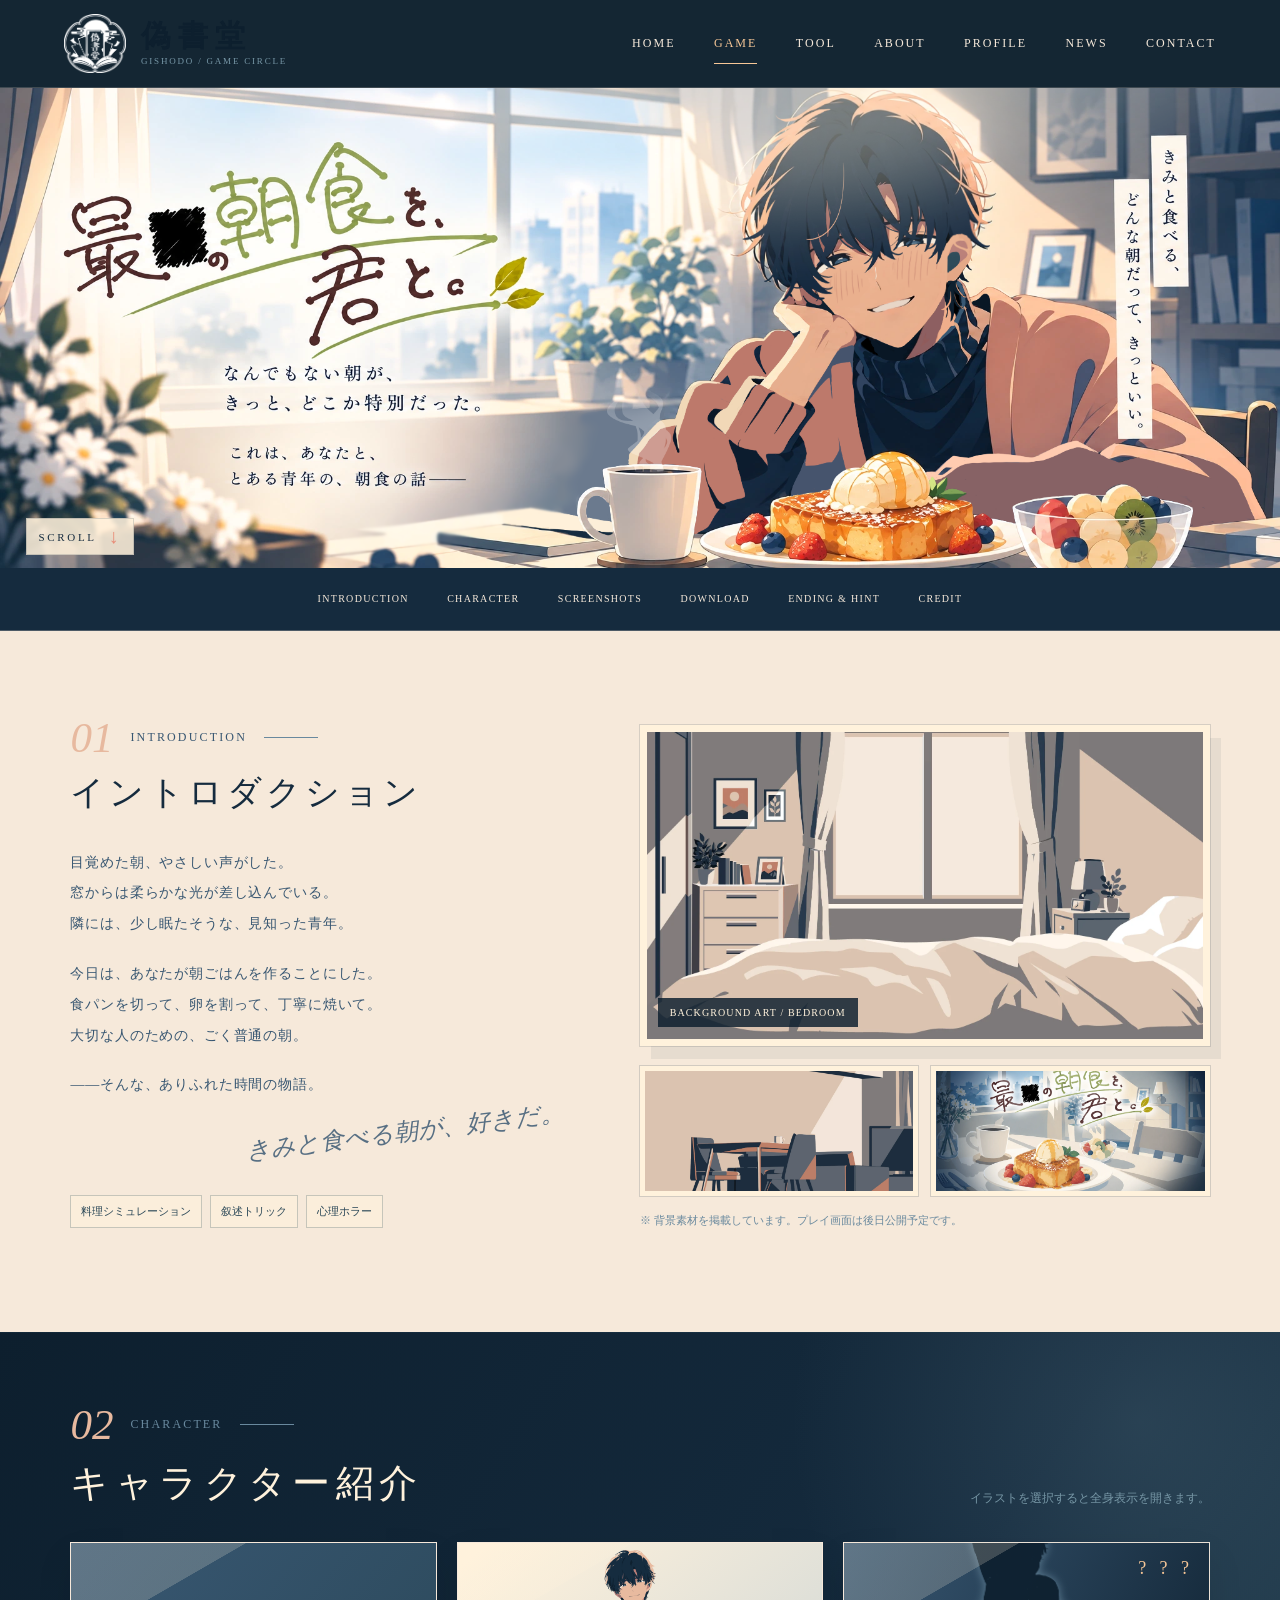
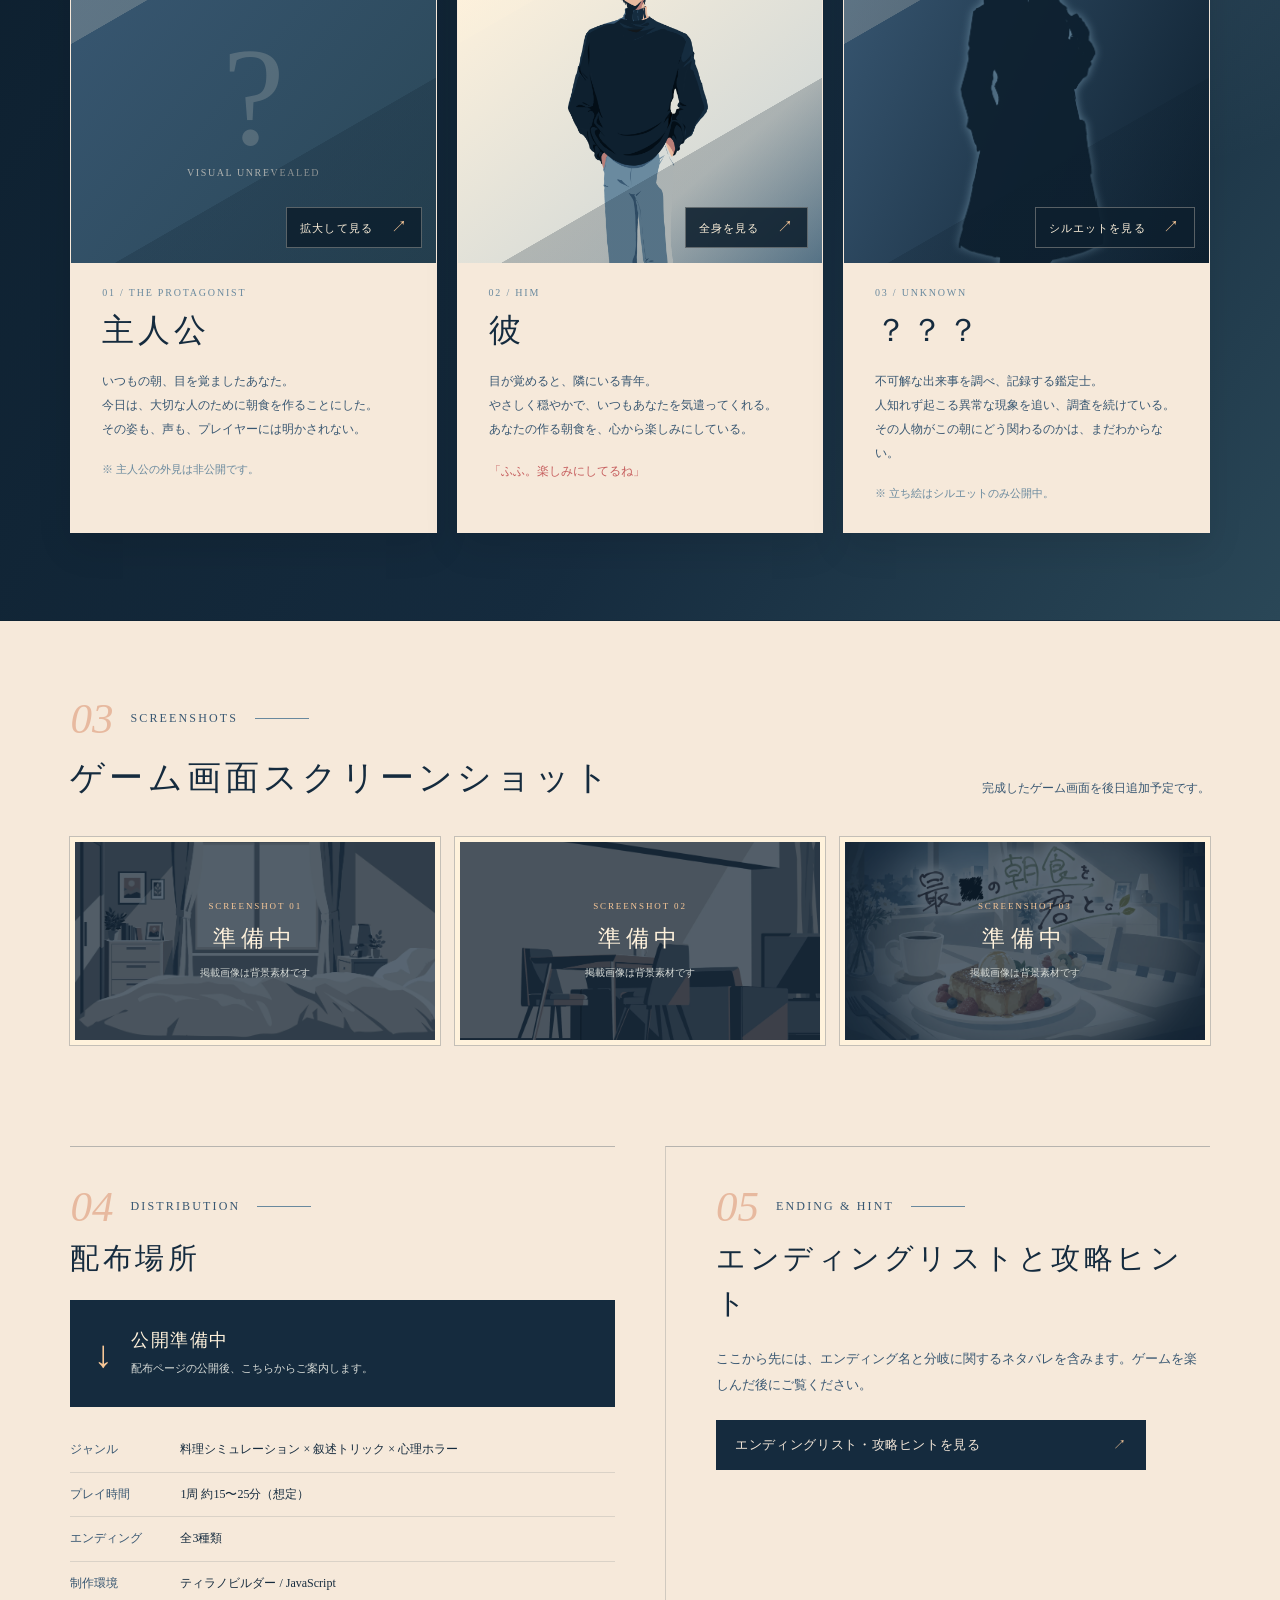
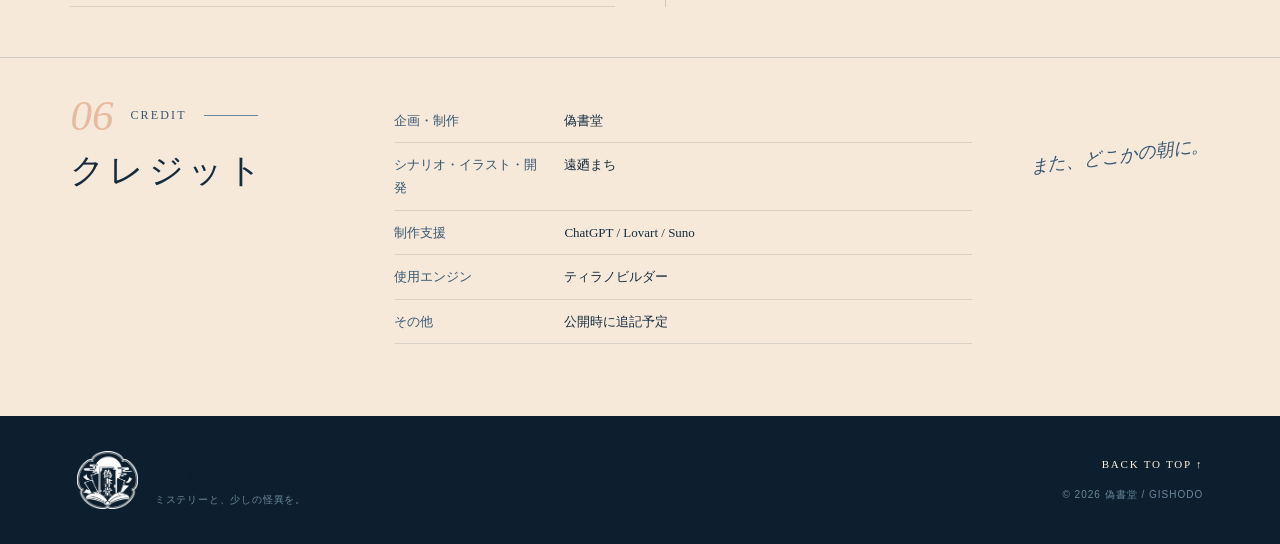
==== breakfast.html @ 1600919d "a" ====
<!doctype html>
<html lang="ja">
<head>
  <meta charset="utf-8">
  <meta name="viewport" content="width=device-width, initial-scale=1">
  <meta name="theme-color" content="#152B3E">
  <meta name="description" content="偽書堂制作の短編料理シミュレーション×叙述トリック×心理ホラーADV『最■の朝食を、君に。』公式作品ページ。">
  <meta property="og:type" content="website">
  <meta property="og:site_name" content="偽書堂">
  <meta property="og:title" content="最■の朝食を、君に。｜偽書堂">
  <meta property="og:description" content="いつもの朝。大切な人のために、朝食を作る。それだけの、幸福な一日だった。">
  <meta property="og:image" content="assets/breakfast-hero-banner.webp">
  <meta name="twitter:card" content="summary_large_image">
  <title>最■の朝食を、君に。｜偽書堂</title>
  <link rel="icon" href="favicon.svg" type="image/svg+xml">
  <link rel="stylesheet" href="styles.css">
  <link rel="stylesheet" href="breakfast.css">
  <script defer src="site.config.js"></script>
  <script defer src="breakfast.js"></script>
</head>
<body class="breakfast-page">
  <header class="header breakfast-global-header" id="pageTop">
    <a class="brand" href="index.html#home" aria-label="偽書堂 トップページへ戻る">
      <img class="brand-mark" src="assets/gishodo-logo.png" alt="" width="60" height="60">
      <span class="brand-text"><strong>偽書堂</strong><small>GISHODO / GAME CIRCLE</small></span>
    </a>
    <nav class="desktop-nav" aria-label="サークルナビゲーション">
      <a href="index.html#home">HOME</a><a class="active" href="index.html#games">GAME</a><a href="tool.html">TOOL</a><a href="index.html#about">ABOUT</a><a href="profile.html">PROFILE</a><a href="index.html#news">NEWS</a><a href="index.html#contact">CONTACT</a>
    </nav>
    <button class="menu-toggle" type="button" id="menuToggle" aria-label="メニューを開く" aria-expanded="false" aria-controls="mobileNav"><span></span><span></span><span></span></button>
  </header>
  <nav class="mobile-nav" id="mobileNav" aria-label="モバイルメニュー" hidden>
    <a href="index.html#home">HOME</a><a href="index.html#games">GAME</a><a href="tool.html">TOOL</a><a href="index.html#about">ABOUT</a><a href="profile.html">PROFILE</a><a href="index.html#news">NEWS</a><a href="index.html#contact">CONTACT</a>
  </nav>
  <main>
    <section class="bf-hero" aria-label="最■の朝食を、君に。タイトル">
      <img class="bf-hero-banner" src="assets/breakfast-hero-banner.webp" width="2048" height="768" alt="朝日が差し込む食卓で、笑顔の彼とフレンチトースト。最■の朝食を、君に。" fetchpriority="high" decoding="async">
      <div class="bf-hero-background" aria-hidden="true"></div>
      <div class="bf-hero-light" aria-hidden="true"></div>
      <img class="bf-hero-person" src="assets/breakfast-him.png" alt="" fetchpriority="high" aria-hidden="true">
      <div class="bf-hero-content">
        <p class="bf-overline">GISHODO / ORIGINAL GAME <span>CASE — 001</span></p>
        <h1 class="bf-title"><img src="assets/breakfast-logo.png" alt="最■の朝食を、君に。" fetchpriority="high"></h1>
        <p class="bf-hero-catch">なんでもない朝が、<br>きっと、どこか特別だった。</p>
        <p class="bf-hero-blurb">これは、あなたと、<br>とある青年の、朝食の話――</p>
        <a class="bf-hero-arrow" href="#introduction" aria-label="イントロダクションへ進む">SCROLL <span aria-hidden="true">↓</span></a>
      </div>
      <p class="bf-hero-vertical">きみと食べる、どんな朝だって、きっといい。</p>
    </section>

    <nav class="bf-local-nav" aria-label="作品ページ内の目次">
      <a href="#introduction">INTRODUCTION</a>
      <a href="#characters">CHARACTER</a>
      <a href="#screenshots">SCREENSHOTS</a>
      <a href="#distribution">DOWNLOAD</a>
      <a href="#endings">ENDING &amp; HINT</a>
      <a href="#credits">CREDIT</a>
    </nav>

    <section id="introduction" class="bf-intro bf-light" aria-labelledby="bfIntroTitle">
      <div class="bf-section-inner bf-intro-layout">
        <div class="bf-intro-copy">
          <div class="bf-section-kicker"><span class="bf-number">01</span><span>INTRODUCTION</span><i></i></div>
          <h2 id="bfIntroTitle">イントロダクション</h2>
          <p>目覚めた朝、やさしい声がした。<br>窓からは柔らかな光が差し込んでいる。<br>隣には、少し眠たそうな、見知った青年。</p>
          <p>今日は、あなたが朝ごはんを作ることにした。<br>食パンを切って、卵を割って、丁寧に焼いて。<br>大切な人のための、ごく普通の朝。</p>
          <p>――そんな、ありふれた時間の物語。</p>
          <div class="bf-intro-handnote">きみと食べる朝が、好きだ。</div>
          <div class="bf-genre-line"><span>料理シミュレーション</span><span>叙述トリック</span><span>心理ホラー</span></div>
        </div>
        <div class="bf-snapshot-preview" aria-label="作品背景の紹介">
          <div class="bf-snapshot-major"><img src="assets/breakfast-bedroom.webp" alt="明るい朝の寝室の背景イラスト" loading="lazy"><span>BACKGROUND ART / BEDROOM</span></div>
          <div class="bf-snapshot-thumbs"><img src="assets/breakfast-living.webp" alt="ダイニングルームの背景イラスト" loading="lazy"><img src="assets/breakfast-title.webp" alt="朝食のタイトル背景イラスト" loading="lazy"></div>
          <small>※ 背景素材を掲載しています。プレイ画面は後日公開予定です。</small>
        </div>
      </div>
    </section>

    <section id="characters" class="bf-characters" aria-labelledby="bfCharTitle">
      <div class="bf-section-inner">
        <div class="bf-section-kicker bf-kicker-dark"><span class="bf-number">02</span><span>CHARACTER</span><i></i></div>
        <div class="bf-character-heading"><h2 id="bfCharTitle">キャラクター紹介</h2><p>イラストを選択すると全身表示を開きます。</p></div>
        <div class="bf-character-grid">
          <article class="bf-character-card">
            <button type="button" class="bf-character-image bf-character-protagonist" data-character="protagonist" aria-label="主人公の紹介画像を拡大表示">
              <span class="bf-portrait-unknown" aria-hidden="true"><b>?</b><small>VISUAL UNREVEALED</small></span>
              <span class="bf-photo-cta">拡大して見る <b>↗</b></span>
            </button>
            <div class="bf-character-text"><p class="bf-char-index">01 / THE PROTAGONIST</p><h3>主人公</h3><p>いつもの朝、目を覚ましたあなた。<br>今日は、大切な人のために朝食を作ることにした。<br>その姿も、声も、プレイヤーには明かされない。</p><p class="bf-char-note">※ 主人公の外見は非公開です。</p></div>
          </article>
          <article class="bf-character-card">
            <button type="button" class="bf-character-image bf-character-him" data-character="him" aria-label="彼の全身立ち絵を見る">
              <img src="assets/breakfast-him.png" alt="穏やかに微笑む青年・彼" loading="lazy">
              <span class="bf-photo-cta">全身を見る <b>↗</b></span>
            </button>
            <div class="bf-character-text"><p class="bf-char-index">02 / HIM</p><h3>彼</h3><p>目が覚めると、隣にいる青年。<br>やさしく穏やかで、いつもあなたを気遣ってくれる。<br>あなたの作る朝食を、心から楽しみにしている。</p><p class="bf-char-quote">「ふふ。楽しみにしてるね」</p></div>
          </article>
          <article class="bf-character-card">
            <button type="button" class="bf-character-image bf-character-koyomi" data-character="mystery" aria-label="謎の鑑定士の全身シルエットを見る">
              <img src="assets/breakfast-koyomi-silhouette.png" alt="正体を伏せた鑑定士の全身シルエット" loading="lazy">
              <span class="bf-locked-mark" aria-hidden="true">? ? ?</span>
              <span class="bf-photo-cta">シルエットを見る <b>↗</b></span>
            </button>
            <div class="bf-character-text"><p class="bf-char-index">03 / UNKNOWN</p><h3>？？？</h3><p>不可解な出来事を調べ、記録する鑑定士。<br>人知れず起こる異常な現象を追い、調査を続けている。<br>その人物がこの朝にどう関わるのかは、まだわからない。</p><p class="bf-char-note">※ 立ち絵はシルエットのみ公開中。</p></div>
          </article>
        </div>
      </div>
    </section>

    <section id="screenshots" class="bf-screenshots bf-light" aria-labelledby="bfShotTitle">
      <div class="bf-section-inner">
        <div class="bf-section-kicker"><span class="bf-number">03</span><span>SCREENSHOTS</span><i></i></div>
        <div class="bf-section-heading"><h2 id="bfShotTitle">ゲーム画面スクリーンショット</h2><p>完成したゲーム画面を後日追加予定です。</p></div>
        <div class="bf-shot-grid">
          <div class="bf-shot-card"><img src="assets/breakfast-bedroom.webp" alt="寝室背景のプレビュー" loading="lazy"><div class="bf-shot-shade"><span>SCREENSHOT 01</span><strong>準備中</strong><small>掲載画像は背景素材です</small></div></div>
          <div class="bf-shot-card"><img src="assets/breakfast-living.webp" alt="ダイニングルーム背景のプレビュー" loading="lazy"><div class="bf-shot-shade"><span>SCREENSHOT 02</span><strong>準備中</strong><small>掲載画像は背景素材です</small></div></div>
          <div class="bf-shot-card"><img src="assets/breakfast-title.webp" alt="朝食タイトル背景のプレビュー" loading="lazy"><div class="bf-shot-shade"><span>SCREENSHOT 03</span><strong>準備中</strong><small>掲載画像は背景素材です</small></div></div>
        </div>
      </div>
    </section>

    <section class="bf-details bf-light" aria-label="配布と攻略情報">
      <div class="bf-section-inner bf-detail-grid">
        <section id="distribution" class="bf-detail-column" aria-labelledby="bfDistTitle">
          <div class="bf-section-kicker"><span class="bf-number">04</span><span>DISTRIBUTION</span><i></i></div>
          <h2 id="bfDistTitle">配布場所</h2>
          <div class="bf-download-box">
            <span class="bf-download-icon" aria-hidden="true">↓</span>
            <div><strong id="distributionStatus">公開準備中</strong><p id="distributionNote">配布ページの公開後、こちらからご案内します。</p></div>
            <a id="distributionLink" href="#" target="_blank" rel="noopener noreferrer" hidden>プレイする ↗</a>
          </div>
          <dl class="bf-game-meta"><div><dt>ジャンル</dt><dd>料理シミュレーション × 叙述トリック × 心理ホラー</dd></div><div><dt>プレイ時間</dt><dd>1周 約15〜25分（想定）</dd></div><div><dt>エンディング</dt><dd>全3種類</dd></div><div><dt>制作環境</dt><dd>ティラノビルダー / JavaScript</dd></div></dl>
        </section>
        <section id="endings" class="bf-detail-column" aria-labelledby="bfEndingTitle">
          <div class="bf-section-kicker"><span class="bf-number">05</span><span>ENDING &amp; HINT</span><i></i></div>
          <h2 id="bfEndingTitle">エンディングリストと攻略ヒント</h2>
          <p class="bf-spoiler-note">ここから先には、エンディング名と分岐に関するネタバレを含みます。ゲームを楽しんだ後にご覧ください。</p>
          <button id="spoilerToggle" class="bf-dark-button" type="button" aria-expanded="false" aria-controls="spoilerContent">エンディングリスト・攻略ヒントを見る <span aria-hidden="true">↗</span></button>
          <div id="spoilerContent" class="bf-spoiler-content" hidden>
            <h3>エンディングリスト</h3>
            <ol><li><strong>最善の朝</strong><span>完璧でなくても、幸せな朝。</span></li><li><strong>最高の朝</strong><span>とびきりおいしい朝食と、幸せな時間。</span></li><li><strong>最後の朝</strong><span>いつもの朝の、その先へ。</span></li></ol>
            <h3>攻略のヒント</h3>
            <p>「最善」「最高」は料理の仕上がりで分岐します。焼き加減や盛り付けを工夫してみましょう。</p>
            <p>もう一つの結末は、料理の点数だけでは決まりません。食後のひととき、どんな行動を選ぶかに注目してください。</p>
          </div>
        </section>
      </div>
    </section>

    <section id="credits" class="bf-credits bf-light" aria-labelledby="bfCreditsTitle">
      <div class="bf-section-inner bf-credit-layout">
        <div><div class="bf-section-kicker"><span class="bf-number">06</span><span>CREDIT</span><i></i></div><h2 id="bfCreditsTitle">クレジット</h2></div>
        <dl class="bf-credit-list">
          <div><dt>企画・制作</dt><dd>偽書堂</dd></div>
          <div><dt>シナリオ・イラスト・開発</dt><dd>遠廼まち</dd></div>
          <div><dt>制作支援</dt><dd>ChatGPT / Lovart / Suno</dd></div>
          <div><dt>使用エンジン</dt><dd>ティラノビルダー</dd></div>
          <div><dt>その他</dt><dd>公開時に追記予定</dd></div>
        </dl>
        <p class="bf-credits-sign">また、どこかの朝に。</p>
      </div>
    </section>
  </main>
  <footer class="footer bf-footer"><div class="section-inner footer-grid"><a href="index.html#home" class="footer-brand"><img src="assets/gishodo-logo.png" alt="" width="64" height="64"><div><strong>偽書堂</strong><small>ミステリーと、少しの怪異を。</small></div></a><div class="footer-meta"><a href="#pageTop">BACK TO TOP ↑</a><small>© <span id="copyrightYear">2026</span> 偽書堂 / GISHODO</small></div></div></footer>

  <dialog class="bf-portrait-dialog" id="portraitDialog" aria-labelledby="portraitName">
    <div class="bf-portrait-content">
      <button class="bf-portrait-close" type="button" id="closePortrait" aria-label="閉じる">×</button>
      <p class="bf-modal-label">CHARACTER / FULL VIEW</p>
      <div class="bf-portrait-stage"><img id="portraitImage" src="assets/breakfast-him.png" alt=""><div id="portraitPlaceholder" class="bf-portrait-placeholder" hidden><span>?</span><small>APPEARANCE UNREVEALED</small></div></div>
      <div class="bf-portrait-bottom"><div><h2 id="portraitName">彼</h2><p id="portraitDesc"></p></div><div class="bf-portrait-controls"><button type="button" id="previousPortrait" aria-label="前のキャラクター">←</button><span id="portraitCount">02 / 03</span><button type="button" id="nextPortrait" aria-label="次のキャラクター">→</button></div></div>
    </div>
  </dialog>
</body>
</html>
---- styles.css ----
/* GISHODO / official site — flat illustration / 16-color palette */
:root {
  --ink:#0D1F2E; --navy:#152B3E; --slate:#385772; --smoke:#69899E;
  --blue-gray:#7797A6; --blue-dark:#2A4757; --cream:#FFF2DC;
  --ivory:#F6E9DA; --gray:#D7DBD7; --warm:#E7B99F;
  --gold:#F7C797; --coral:#E88B76; --red:#C65E5E;
  --line:rgba(246,233,218,.19); --serif:"Yu Mincho","Hiragino Mincho ProN","Noto Serif CJK JP","Noto Serif JP",serif;
  --sans:"Hiragino Kaku Gothic ProN","Yu Gothic","Noto Sans CJK JP",sans-serif;
  --header-h:88px;
}
*{box-sizing:border-box}
html{scroll-behavior:smooth;scroll-padding-top:calc(var(--header-h) + 16px)}
body{margin:0;background:var(--ink);color:var(--ivory);font-family:var(--sans);-webkit-font-smoothing:antialiased}
body.intro-lock{overflow:hidden}
button,a{-webkit-tap-highlight-color:transparent}
a{color:inherit;text-decoration:none}
button{font:inherit}
button:focus-visible,a:focus-visible{outline:2px solid var(--gold);outline-offset:5px}
img{max-width:100%;display:block}
[hidden]{display:none!important}
::selection{background:var(--coral);color:var(--ink)}
.site-shell{transition:opacity .75s ease;min-width:320px}
.js body:not(.ready) .site-shell{opacity:0}
/* intro */
.intro{display:none;position:fixed;inset:0;z-index:9999;background:var(--ink);align-items:center;justify-items:center;overflow:hidden}
.js .intro{display:grid}
.intro:before{content:"";position:absolute;inset:24px;border:1px solid rgba(246,233,218,.065);pointer-events:none}
.intro-inner{display:flex;align-items:center;flex-direction:column;transform:translateY(-3%)}
.intro-logo{width:min(34vw,230px);height:auto;aspect-ratio:1083/1039;object-fit:contain;filter:brightness(0) invert(1);opacity:0;transform:translateY(20px) scale(.92)}
.intro-copy{font-family:var(--serif);font-size:clamp(11px,1.5vw,15px);letter-spacing:.28em;color:var(--ivory);margin:34px 0 26px;opacity:0}
.intro-line{width:154px;height:1px;background:rgba(246,233,218,.2);position:relative;overflow:hidden;opacity:0}
.intro-line span{display:block;width:100%;height:100%;background:var(--gold);transform-origin:left;transform:scaleX(0)}
.intro-running .intro-logo{animation:intro-logo 1.05s .15s ease-out both}
.intro-running .intro-copy{animation:intro-copy .65s .82s ease-out both}
.intro-running .intro-line{animation:fade-in .6s 1.05s both}
.intro-running .intro-line span{animation:intro-bar 1s 1.13s ease-in-out both}
.intro-out{animation:intro-exit .65s ease both;pointer-events:none}
.intro-skip{position:absolute;bottom:44px;right:5%;border:0;background:transparent;color:var(--smoke);letter-spacing:.24em;font-size:11px;padding:14px;cursor:pointer}
.intro-skip span{font-size:15px;color:var(--coral);margin-left:10px}
@keyframes intro-logo{from{opacity:0;transform:translateY(20px) scale(.92)}to{opacity:1;transform:translateY(0) scale(1)}}
@keyframes intro-copy{from{opacity:0;transform:translateY(9px)}to{opacity:1;transform:translateY(0)}}
@keyframes fade-in{from{opacity:0}to{opacity:1}}
@keyframes intro-bar{from{transform:scaleX(0)}to{transform:scaleX(1)}}
@keyframes intro-exit{to{opacity:0;visibility:hidden}}
/* header */
.header{height:var(--header-h);position:sticky;top:0;z-index:40;display:flex;align-items:center;justify-content:space-between;gap:22px;padding:0 max(5%, calc((100vw - 1360px) / 2));background:rgba(13,31,46,.97);border-bottom:1px solid var(--line);backdrop-filter:blur(14px)}
.brand{display:inline-flex;align-items:center;gap:15px;min-width:max-content}
.brand-mark{width:62px;height:62px;object-fit:contain;filter:brightness(0) invert(1)}
.brand-text{display:flex;flex-direction:column;gap:5px}
.brand-text strong{font-family:var(--serif);font-size:30px;font-weight:600;letter-spacing:.23em;line-height:1}
.brand-text small{font-family:Georgia,serif;color:var(--blue-gray);letter-spacing:.2em;font-size:9px}
.desktop-nav{display:flex;align-items:center;gap:clamp(19px,3vw,46px);height:100%}
.desktop-nav a{font-family:Georgia,serif;font-size:12px;letter-spacing:.17em;color:var(--ivory);height:100%;display:flex;align-items:center;position:relative;transition:color .2s}
.desktop-nav a:hover,.desktop-nav a.active{color:var(--gold)}
.desktop-nav a:after{content:"";position:absolute;left:0;right:100%;height:1px;bottom:23px;background:var(--gold);transition:right .25s}
.desktop-nav a.active:after,.desktop-nav a:hover:after{right:0}
.menu-toggle{display:none}
.mobile-nav{display:none}
/* HERO — A concept */
.hero{min-height:min(800px, calc(100svh - var(--header-h)));height:max(670px,calc(100svh - var(--header-h)));max-height:920px;position:relative;isolation:isolate;overflow:hidden;background:var(--ink)}
.hero-art{position:absolute;z-index:-2;right:0;top:0;bottom:0;width:74%;background-image:url("assets/hero-window.webp");background-size:cover;background-position:center 56%;}
.hero-art:after{content:"";position:absolute;inset:0;background:linear-gradient(90deg, var(--ink) 0%,rgba(13,31,46,.95) 8%,rgba(13,31,46,.69) 25%,rgba(13,31,46,.12) 52%,rgba(13,31,46,0) 75%),linear-gradient(0deg,rgba(13,31,46,.65),transparent 23%)}
.hero-accent{position:absolute;z-index:-1;left:0;top:0;width:65%;height:100%;background:linear-gradient(90deg,var(--ink) 0%,rgba(13,31,46,.65) 40%,transparent 100%);pointer-events:none}
.hero-container{width:min(1360px,90%);margin:0 auto;height:100%;display:flex;align-items:center}
.hero-content{padding:0 0 30px;max-width:660px}
.eyebrow{display:flex;align-items:center;gap:12px;margin:0 0 26px;color:var(--smoke);font-family:Georgia,var(--sans);font-weight:400;font-size:11px;letter-spacing:.21em;line-height:1.5}
.eyebrow i{width:20px;height:1px;background:var(--coral);display:inline-block;flex:none}
.hero-eyebrow{margin:0 0 40px;color:var(--ivory)}
.hero-id{color:var(--smoke)}
h1,h2,h3,p{overflow-wrap:anywhere}
h1,h2,h3{font-weight:500;font-family:var(--serif)}
h1{font-size:clamp(39px,4.5vw,70px);line-height:1.5;letter-spacing:.075em;margin:0;color:var(--cream);text-shadow:0 2px 20px rgba(13,31,46,.2)}
h1 em{font-style:normal}
.short-line{height:1px;background:var(--gold);width:70px;margin:31px 0 27px}
.hero-caption{font-family:var(--serif);font-size:clamp(16px,1.7vw,21px);line-height:2.12;letter-spacing:.075em;margin:0 0 17px;color:var(--ivory)}
.hero-sub{font-family:var(--serif);font-size:14px;line-height:2.1;letter-spacing:.04em;color:var(--blue-gray);margin:0 0 34px}
.outline-btn{border:1px solid rgba(246,233,218,.68);padding:15px 22px;min-width:215px;display:inline-flex;align-items:center;justify-content:space-between;gap:20px;font-family:var(--serif);font-size:13px;letter-spacing:.1em;background:rgba(13,31,46,.22);transition:background .25s,color .25s,border-color .25s;cursor:pointer}
.outline-btn:hover{background:var(--ivory);color:var(--ink);border-color:var(--ivory)}
.outline-btn span{font-family:Georgia,serif;font-size:17px;color:var(--gold)}
.outline-btn:hover span{color:var(--red)}
.hero-side{position:absolute;right:65px;top:25%;writing-mode:vertical-rl;font-family:var(--serif);font-size:18px;letter-spacing:.5em;color:var(--ivory);text-shadow:0 1px 4px var(--ink)}
.scroll-note{position:absolute;left:50%;bottom:17px;transform:translateX(-50%);display:flex;flex-direction:column;align-items:center;gap:12px;font-family:Georgia,serif;font-size:9px;letter-spacing:.22em;color:var(--ivory)}
.scroll-note b{width:1px;height:42px;background:linear-gradient(var(--gold),transparent)}
.hero-corner{position:absolute;width:34px;height:34px;border-color:rgba(246,233,218,.2);pointer-events:none}.hero-corner-a{left:30px;top:30px;border-top:1px solid;border-left:1px solid}.hero-corner-b{right:30px;bottom:30px;border-right:1px solid;border-bottom:1px solid}
/* shared sections */
.section-pad{padding:105px 0}.section-inner{width:min(1260px,88%);margin:0 auto}.section-title-row{display:flex;justify-content:space-between;align-items:flex-end;gap:20px;margin-bottom:45px}
h2{font-size:clamp(30px,3.5vw,47px);letter-spacing:.14em;line-height:1.35;margin:0;color:var(--cream)}
.jp-dot{color:var(--coral)}.section-lead{font-family:var(--serif);color:var(--smoke);margin:15px 0 0;letter-spacing:.1em;font-size:14px}.section-index{font:11px Georgia,serif;letter-spacing:.19em;color:var(--smoke);white-space:nowrap;padding-bottom:9px}
/* works */
.games{background:var(--navy);position:relative}.games:before{content:"";position:absolute;top:0;left:0;right:0;height:1px;background:var(--line)}
.game-list{display:grid;grid-template-columns:repeat(2,minmax(0,1fr));gap:26px}
.game-card{background:var(--ink);border:1px solid rgba(246,233,218,.17);min-width:0;transition:border-color .25s,transform .25s}
.game-card:hover{border-color:rgba(247,199,151,.6);transform:translateY(-4px)}
.game-visual{aspect-ratio:900/480;position:relative;overflow:hidden;background:var(--blue-dark)}
.game-visual img{width:100%;height:100%;object-fit:cover;transition:transform .5s}.game-card:hover .game-visual img{transform:scale(1.03)}
.game-number{position:absolute;top:17px;left:19px;background:rgba(13,31,46,.78);border:1px solid rgba(246,233,218,.35);padding:7px 11px;letter-spacing:.16em;font:10px Georgia,serif;color:var(--cream)}
.game-content{padding:31px 33px 30px}.game-card-head{display:flex;justify-content:space-between;align-items:center;gap:8px}.tag{border-left:2px solid var(--coral);font-size:11px;color:var(--ivory);padding-left:9px;letter-spacing:.04em}.game-status{font-size:11px;color:var(--gold);letter-spacing:.12em;white-space:nowrap}
h3{font-size:clamp(20px,2.4vw,31px);line-height:1.45;margin:21px 0 6px;letter-spacing:.045em;color:var(--cream)}
.game-english{font:11px Georgia,serif;letter-spacing:.18em;color:var(--smoke);margin:0 0 22px}
.game-description{color:var(--gray);font-family:var(--serif);font-size:14px;line-height:2;margin:0;min-height:88px}
.game-actions{border-top:1px solid var(--line);padding-top:23px;margin-top:20px;display:flex;gap:24px;justify-content:space-between;align-items:center;flex-wrap:wrap}
.text-btn{border:0;background:none;color:var(--cream);display:inline-flex;align-items:center;gap:18px;font-family:var(--serif);font-size:13px;letter-spacing:.07em;padding:3px 0;cursor:pointer}
.text-btn span{color:var(--coral);font-size:20px}.text-btn:hover{color:var(--gold)}
.play-link{font-size:12px;color:var(--gold);border-bottom:1px solid var(--gold);padding-bottom:3px}
.works-footnote{text-align:center;margin:38px 0 0;color:var(--smoke);letter-spacing:.15em;font:11px Georgia,var(--sans)}.works-footnote span{color:var(--coral)}
/* about */
.about{background:var(--ink);border-top:1px solid var(--line)}
.about-grid{display:grid;grid-template-columns:minmax(0,1fr) minmax(0,1.1fr);gap:10%;align-items:center}
.about-ornament {
    position: relative;
    min-height: 450px;
    overflow: hidden;
    border: 1px solid rgba(246,233,218,.1);

    background:
        url("assets/gishodo-logo.png") center center / 320px auto no-repeat,
        linear-gradient(140deg, var(--navy), var(--ink));
}
.about-logo {
    position: absolute;
    width: 320px;
    max-width: 75%;
    height: auto;

    top: 50%;
    left: 50%;
    transform: translate(-50%, -50%);

    object-fit: contain;

    /* 黒いロゴを白く変換 */
    filter: brightness(0) saturate(100%) invert(92%)
        sepia(11%) saturate(490%) hue-rotate(320deg)
        brightness(105%) contrast(102%);
    opacity: 0.85;
}
/* 元の図形を非表示 */
.ornament-ring,
.ornament-circle,
.ornament-line {
    display: none;
}
.ornament-ring{position:absolute;width:340px;height:340px;border:1px solid var(--smoke);border-radius:50%;left:calc(50% - 170px);top:calc(50% - 170px);opacity:.44}
.ornament-ring:before,.ornament-ring:after{content:"";position:absolute;inset:25px;border:1px solid rgba(105,137,158,.45);border-radius:50%}.ornament-ring:after{inset:80px}
.ornament-circle{position:absolute;width:160px;height:160px;background:var(--ivory);border-radius:50%;left:calc(50% - 80px);top:calc(50% - 80px);box-shadow:60px 30px 0 -47px var(--coral)}
.ornament-line{position:absolute;top:55%;left:-10%;width:120%;height:2px;background:var(--gold);transform:rotate(-23deg);box-shadow:0 14px 0 var(--ink),0 18px 0 var(--slate)}
.ornament-text{position:absolute;bottom:26px;left:27px;font:11px Georgia,serif;letter-spacing:.23em;color:var(--smoke)}
.about-copy h2{line-height:1.6}.about-copy .short-line{margin:33px 0}
.about-copy>p:not(.eyebrow):not(.about-byline){font-family:var(--serif);font-size:15px;line-height:2.3;color:var(--gray);margin:0 0 17px;letter-spacing:.025em}
.about-byline{font:11px Georgia,serif;color:var(--smoke);letter-spacing:.15em;margin:29px 0 0;border-top:1px solid var(--line);padding-top:20px}
.about-byline span{font-family:var(--serif);color:var(--cream);font-size:15px;margin-left:16px;letter-spacing:.06em}
/* news */
.news{background:var(--ivory);color:var(--ink)}.news h2{color:var(--ink)}.news .eyebrow{color:var(--slate)}.news .section-index{color:var(--slate)}
.news-list{border-top:1px solid rgba(21,43,62,.24);border-bottom:1px solid rgba(21,43,62,.24)}
.news-empty{margin:0;font-family:var(--serif);padding:36px 8px;color:var(--slate);font-size:15px}
.news-row{display:grid;grid-template-columns:140px 100px 1fr;align-items:center;gap:22px;min-height:74px;padding:18px 8px;border-bottom:1px solid rgba(21,43,62,.18);font-size:14px;line-height:1.6}.news-row:last-child{border-bottom:0}.news-row time{font:13px Georgia,serif;color:var(--slate)}.news-tag{background:#D7DBD7;color:var(--navy);text-align:center;padding:5px;font-size:11px;letter-spacing:.06em}.news-row:hover .news-title{text-decoration:underline;text-decoration-color:var(--coral)}
/* contact footer */
.contact{background:var(--blue-dark);border-top:1px solid var(--line)}.contact-layout{display:flex;justify-content:space-between;align-items:center;gap:40px}.contact h2{font-size:clamp(28px,3vw,42px)}.contact p:not(.eyebrow){font-family:var(--serif);line-height:1.9;color:var(--gray);font-size:14px}.socials{display:flex;flex-wrap:wrap;gap:12px;justify-content:flex-end}.socials a{display:inline-block;border:1px solid rgba(246,233,218,.65);font:12px Georgia,sans-serif;letter-spacing:.09em;padding:16px 20px;min-width:110px;text-align:center}.socials a:hover{background:var(--ivory);color:var(--ink)}.contact-empty{font-size:13px;color:var(--smoke)}
.footer{background:var(--ink);padding:35px 0}.footer-grid{display:flex;justify-content:space-between;align-items:center;gap:24px}.footer-brand{display:flex;align-items:center;gap:17px}.footer-brand img{filter:brightness(0) invert(1);width:61px;height:auto}.footer-brand>div{display:flex;flex-direction:column;gap:7px}.footer-brand strong{font-family:var(--serif);font-size:24px;font-weight:500;letter-spacing:.16em}.footer-brand small{font-family:var(--serif);font-size:10px;color:var(--smoke);letter-spacing:.08em}.footer-meta{display:flex;flex-direction:column;align-items:flex-end;gap:18px}.footer-meta a{font:11px Georgia,serif;color:var(--cream);letter-spacing:.16em}.footer-meta small{font-size:10px;letter-spacing:.1em;color:var(--smoke)}
/* dialog */
.game-dialog{width:min(580px,calc(100% - 32px));max-height:min(85vh,900px);padding:0;margin:auto;border:1px solid var(--smoke);background:var(--navy);color:var(--ivory);box-shadow:0 20px 90px rgba(0,0,0,.5)}
.game-dialog::backdrop{background:rgba(5,13,23,.82);backdrop-filter:blur(5px)}
.dialog-layout{padding:46px 45px;position:relative}.dialog-close{position:absolute;top:15px;right:20px;font-size:30px;background:none;border:0;color:var(--cream);cursor:pointer}.dialog-layout h2{font-size:29px;line-height:1.5;margin:18px 0 16px}.dialog-category{color:var(--gold);font-size:12px;line-height:1.8}.dialog-description{font-family:var(--serif);font-size:15px;line-height:2.15;margin:32px 0}.dialog-note{font-family:var(--serif);font-size:13px;color:var(--smoke);border-top:1px solid var(--line);padding-top:19px;margin:0}
@media (max-width:1050px){.header{padding:0 4%}.desktop-nav{gap:24px}.brand-text strong{font-size:27px}.hero-art{width:85%}.about-grid{gap:6%}.game-content{padding:25px}.game-description{min-height:112px}}
@media (max-width:800px){:root{--header-h:75px}.header{padding:0 5%}.brand-mark{width:52px;height:52px}.brand-text strong{font-size:25px}.brand-text small{font-size:8px}.desktop-nav{display:none}.menu-toggle{display:flex;flex-direction:column;justify-content:center;gap:6px;width:44px;height:44px;padding:9px;border:1px solid var(--line);background:transparent}.menu-toggle span{width:24px;height:1px;background:var(--ivory)}.mobile-nav:not([hidden]){display:flex;position:fixed;top:var(--header-h);left:0;right:0;z-index:39;background:var(--ink);padding:18px 7% 26px;border-bottom:1px solid var(--line);flex-direction:column;gap:0;box-shadow:0 20px 30px rgba(0,0,0,.32)}.mobile-nav a{font:13px Georgia,serif;letter-spacing:.2em;padding:16px 0;border-bottom:1px solid var(--line)}.hero{min-height:680px;height:calc(100svh - var(--header-h));max-height:850px}.hero-art{width:100%;background-position:64% 50%;opacity:.65}.hero-art:after{background:linear-gradient(90deg,rgba(13,31,46,.91),rgba(13,31,46,.35) 65%),linear-gradient(0deg,var(--ink),transparent 40%)}.hero-accent{width:90%}.hero-content{max-width:600px}.hero-side{display:none}.game-list{grid-template-columns:1fr;max-width:650px;margin:0 auto}.game-description{min-height:0}.about-grid{grid-template-columns:1fr;gap:40px}.about-ornament{min-height:300px;order:2}.about-copy{order:1}.contact-layout{align-items:flex-start;flex-direction:column}.socials{justify-content:flex-start}.section-pad{padding:80px 0}}
@media (max-width:520px){:root{--header-h:68px}.brand{gap:9px}.brand-mark{width:46px;height:46px}.brand-text strong{font-size:22px}.brand-text small{font-size:7px;letter-spacing:.1em}.hero{min-height:620px;height:calc(100svh - var(--header-h));max-height:800px}.hero-container{width:88%}.hero-content{padding-bottom:30px}.hero-art{background-position:58% 50%;opacity:.47}.hero-art:after{background:linear-gradient(90deg,rgba(13,31,46,.98),rgba(13,31,46,.46)),linear-gradient(0deg,rgba(13,31,46,.95),transparent 43%)}.hero-eyebrow{font-size:9px;letter-spacing:.13em;margin-bottom:26px}.hero-id{display:none}h1{font-size:clamp(32px,8.6vw,47px);letter-spacing:.03em}.hero-caption{font-size:15px}.hero-sub{font-size:12px}.short-line{margin:25px 0}.hero-corner{display:none}.scroll-note{bottom:6px}.section-inner{width:88%}.section-title-row{margin-bottom:27px}.section-pad{padding:66px 0}.section-index{display:none}h2{font-size:32px}.section-lead{font-size:12px;line-height:1.9}.game-content{padding:23px 19px}.game-card-head{align-items:flex-start}.tag{font-size:10px}.game-status{font-size:10px}h3{font-size:23px}.game-description{font-size:13px}.game-actions{gap:18px}.about-ornament{min-height:250px}.ornament-ring{transform:scale(.8)}.ornament-circle{transform:scale(.8)}.about-copy>p:not(.eyebrow):not(.about-byline){font-size:14px}.news-row{grid-template-columns:90px 75px 1fr;gap:10px;font-size:12px}.news-row time{font-size:11px}.news-tag{font-size:10px}.contact h2{font-size:29px}.footer-grid{align-items:flex-start;flex-direction:column}.footer-meta{width:100%;align-items:flex-start}.dialog-layout{padding:40px 22px}.dialog-layout h2{font-size:23px}.intro-logo{width:190px}}
@media (prefers-reduced-motion: reduce){html{scroll-behavior:auto}*,*:before,*:after{animation-duration:.001ms!important;transition-duration:.001ms!important}}

/* Creator link (profile page) */
.creator-profile-link{display:inline-flex;align-items:center;gap:8px;margin-left:16px;border-bottom:1px solid transparent;transition:border-color .2s,color .2s}
.about-byline .creator-profile-link span{margin-left:0}
.about-byline .creator-profile-link .creator-profile-arrow{font:16px Georgia,serif;color:var(--coral)}
.creator-profile-link:hover{border-color:var(--coral)}
---- breakfast.css ----
/* 『最■の朝食を、君に。』 / dedicated game page — GISHODO palette */
.breakfast-page{background:var(--ivory);color:var(--ink);min-width:320px}
.breakfast-page h1,.breakfast-page h2,.breakfast-page h3{overflow-wrap:normal}
.breakfast-global-header{position:sticky}
.bf-section-inner{width:min(1260px,89%);margin:0 auto}
.bf-light{background:var(--ivory);color:var(--navy)}
.bf-hero{height:clamp(550px,58vw,755px);min-height:550px;position:relative;isolation:isolate;overflow:hidden;background:var(--gray)}
.bf-hero-background{position:absolute;inset:0;background:url('assets/breakfast-living.webp') 50% 53% / cover no-repeat;z-index:-3;filter:saturate(.78)}
.bf-hero-background:after{content:"";position:absolute;inset:0;background:linear-gradient(90deg,rgba(246,233,218,.97) 0%,rgba(246,233,218,.94) 24%,rgba(246,233,218,.68) 48%,rgba(246,233,218,.04) 73%),linear-gradient(0deg,rgba(21,43,62,.15),transparent 60%)}
.bf-hero-light{position:absolute;inset:0;z-index:-2;pointer-events:none;background:linear-gradient(142deg,transparent 39%,rgba(255,242,220,.29) 39.1%,rgba(255,242,220,.29) 59%,transparent 59.1%)}
.bf-hero-person{position:absolute;right:5.5%;bottom:-41%;height:155%;max-width:none;width:auto;object-fit:contain;object-position:bottom;z-index:-1;filter:drop-shadow(-20px 12px 26px rgba(21,43,62,.12))}
.bf-hero-content{width:min(1200px,88%);margin:auto;position:relative;height:100%;display:flex;flex-direction:column;justify-content:center;align-items:flex-start;padding-bottom:12px}
.bf-overline{font:10px Georgia,serif;letter-spacing:.19em;color:var(--slate);margin:0 0 14px;border-left:2px solid var(--coral);padding-left:12px}
.bf-overline span{padding-left:12px;color:var(--smoke)}
.bf-title{max-width:620px;width:min(52vw,620px);margin:0 0 18px;line-height:1}
.bf-title img{width:100%;height:auto;filter:drop-shadow(0 2px 6px rgba(246,233,218,.22))}
.bf-hero-catch{font:clamp(16px,1.65vw,23px)/1.9 var(--serif);letter-spacing:.16em;color:var(--ink);margin:11px 0 22px}
.bf-hero-blurb{font:clamp(14px,1.25vw,18px)/2 var(--serif);letter-spacing:.13em;color:var(--slate);margin:0}
.bf-hero-vertical{position:absolute;right:24px;top:13%;writing-mode:vertical-rl;font:13px/2 var(--serif);letter-spacing:.21em;color:var(--navy);padding:11px 8px;background:rgba(255,242,220,.85)}
.bf-hero-arrow{position:absolute;left:0;bottom:30px;display:flex;align-items:center;gap:12px;color:var(--slate);font:11px Georgia,serif;letter-spacing:.24em}
.bf-hero-arrow span{font-size:20px;color:var(--coral)}
.bf-local-nav{display:flex;justify-content:center;flex-wrap:wrap;gap:clamp(11px,3vw,39px);background:var(--navy);border-bottom:1px solid rgba(246,233,218,.25);padding:19px 22px}
.bf-local-nav a{font:10px Georgia,serif;letter-spacing:.13em;color:var(--ivory);padding:6px 0;border-bottom:1px solid transparent;transition:color .2s,border-color .2s}
.bf-local-nav a:hover,.bf-local-nav a:focus-visible{color:var(--gold);border-color:var(--gold)}
.bf-section-kicker{display:flex;align-items:center;gap:17px;margin:0 0 8px;color:var(--slate);font:12px Georgia,serif;letter-spacing:.18em}
.bf-number{font:italic 43px/1 Georgia,serif;color:var(--warm);letter-spacing:0}
.bf-section-kicker i{height:1px;background:var(--smoke);width:54px;flex:none}
.bf-light h2{color:var(--navy)}
.bf-intro{padding:76px 0 82px}
.bf-intro-layout{display:grid;grid-template-columns:minmax(0,.94fr) minmax(0,1.06fr);gap:clamp(36px,5vw,85px);align-items:center}
.bf-intro-copy{position:relative;padding:9px 0 22px}
.bf-intro h2,.bf-screenshots h2,.bf-detail-column h2,.bf-credits h2{font-size:clamp(24px,2.7vw,34px);margin:4px 0 28px;line-height:1.55;letter-spacing:.12em}
.bf-intro-copy>p{font:14px/2.2 var(--serif);color:var(--slate);letter-spacing:.06em;margin:0 0 19px}
.bf-intro-handnote{font:italic 24px/1.6 var(--serif);color:var(--slate);text-align:right;transform:rotate(-7deg);margin:22px 10px 33px 0;opacity:.83}
.bf-genre-line{display:flex;gap:8px;flex-wrap:wrap}
.bf-genre-line span{color:var(--blue-dark);border:1px solid rgba(42,71,87,.25);padding:8px 10px;font:11px var(--sans);background:rgba(255,242,220,.62)}
.bf-snapshot-preview{padding:0;min-width:0}
.bf-snapshot-major{position:relative;aspect-ratio:16/9;overflow:hidden;border:7px solid var(--cream);outline:1px solid rgba(21,43,62,.14);box-shadow:11px 13px 0 rgba(21,43,62,.07)}
.bf-snapshot-major img{height:100%;width:100%;object-fit:cover}
.bf-snapshot-major span{position:absolute;left:11px;bottom:12px;color:var(--cream);background:rgba(13,31,46,.83);font:10px Georgia,serif;letter-spacing:.11em;padding:9px 12px}
.bf-snapshot-thumbs{display:grid;grid-template-columns:1fr 1fr;gap:13px;margin-top:20px}.bf-snapshot-thumbs img{width:100%;aspect-ratio:16/7.5;object-fit:cover;border:5px solid var(--cream);outline:1px solid rgba(21,43,62,.16)}
.bf-snapshot-preview small{font-size:11px;color:var(--smoke);display:block;margin:15px 0 0;line-height:1.8}
.bf-characters{background:linear-gradient(124deg,var(--ink),var(--navy) 60%,var(--blue-dark));color:var(--ivory);position:relative;overflow:hidden;padding:70px 0 87px;border-block:1px solid rgba(21,43,62,.3)}
.bf-characters:before{content:"";position:absolute;width:56%;height:90%;right:-17%;top:-35%;background:radial-gradient(circle,rgba(119,151,166,.19),transparent 65%);pointer-events:none}
.bf-kicker-dark{color:var(--smoke)}.bf-kicker-dark i{background:var(--smoke)}
.bf-character-heading,.bf-section-heading{display:flex;align-items:end;justify-content:space-between;gap:24px;margin-bottom:32px}
.bf-character-heading h2{margin:4px 0 0;color:var(--cream);font-size:clamp(25px,3vw,39px)}
.bf-character-heading p{color:var(--blue-gray);font:12px/1.8 var(--serif);margin:0}
.bf-character-grid{display:grid;grid-template-columns:repeat(3,minmax(0,1fr));gap:20px}
.bf-character-card{min-width:0;background:var(--ivory);color:var(--navy);border:1px solid rgba(246,233,218,.28);box-shadow:0 16px 34px rgba(0,0,0,.09);display:flex;flex-direction:column}
.bf-character-image{position:relative;display:block;overflow:hidden;width:100%;height:clamp(200px,25vw,330px);border:0;background:linear-gradient(130deg,var(--slate),var(--blue-dark));padding:0;cursor:zoom-in}
.bf-character-image:before{content:"";position:absolute;inset:0;background:linear-gradient(150deg,rgba(255,242,220,.2) 0 19%,transparent 19.1% 65%,rgba(13,31,46,.22) 65.1%);pointer-events:none;z-index:2}
.bf-character-image img{width:100%;height:120%;object-fit:contain;object-position:center 0;transition:transform .3s;position:absolute;bottom:-14%;left:0}
.bf-character-image:hover img{transform:scale(1.05)}
.bf-character-him{background:linear-gradient(140deg,var(--cream) 4%,var(--gray) 70%,var(--smoke) 100%)}
.bf-character-him img{height:148%;bottom:-46%;}
.bf-character-koyomi{background:linear-gradient(115deg,var(--slate),var(--ink))}
.bf-character-koyomi img{height:154%;bottom:-42%;filter:drop-shadow(0 0 5px var(--smoke));opacity:.9}
.bf-locked-mark{position:absolute;z-index:3;right:15px;top:15px;color:var(--gold);font:18px Georgia,serif;letter-spacing:.25em}
.bf-portrait-unknown{position:absolute;inset:0;display:flex;align-items:center;justify-content:center;flex-direction:column;color:rgba(246,233,218,.64)}
.bf-portrait-unknown b{font:140px Georgia,serif;line-height:1;color:rgba(246,233,218,.19);font-weight:normal}
.bf-portrait-unknown small{font:10px Georgia,serif;letter-spacing:.16em}
.bf-photo-cta{position:absolute;z-index:4;bottom:15px;right:14px;background:rgba(13,31,46,.88);color:var(--cream);border:1px solid rgba(246,233,218,.32);padding:9px 13px;font:11px var(--serif);letter-spacing:.1em}
.bf-photo-cta b{font:16px Georgia,serif;color:var(--gold);margin-left:14px}
.bf-character-text{padding:24px clamp(19px,2.4vw,31px) 28px;flex:1}
.bf-char-index{font:10px Georgia,serif;letter-spacing:.18em;color:var(--smoke);margin:0 0 9px}
.bf-character-text h3{font-size:clamp(23px,2.6vw,32px);font-family:var(--serif);letter-spacing:.13em;color:var(--navy);margin:0 0 16px}
.bf-character-text>p:not(.bf-char-index){font:12px/2 var(--serif);color:var(--slate);margin:0}
.bf-character-text .bf-char-quote{color:var(--red)!important;margin-top:18px!important}
.bf-character-text .bf-char-note{color:var(--smoke)!important;margin-top:17px!important;font-size:11px!important}
.bf-screenshots{padding:76px 0 77px}
.bf-section-heading h2{margin-bottom:0}.bf-section-heading p{color:var(--slate);font:12px var(--serif);margin:0 0 8px}
.bf-shot-grid{display:grid;grid-template-columns:repeat(3,minmax(0,1fr));gap:15px}
.bf-shot-card{aspect-ratio:16/9;position:relative;border:5px solid var(--cream);outline:1px solid rgba(21,43,62,.22);overflow:hidden;background:var(--navy)}
.bf-shot-card img{width:100%;height:100%;object-fit:cover;opacity:.46;filter:saturate(.55)}
.bf-shot-shade{position:absolute;inset:0;display:flex;flex-direction:column;align-items:center;justify-content:center;text-align:center;background:rgba(13,31,46,.35);color:var(--cream)}
.bf-shot-shade span{font:9px Georgia,serif;letter-spacing:.21em;color:var(--gold)}
.bf-shot-shade strong{font:23px var(--serif);letter-spacing:.23em;margin:12px 0}
.bf-shot-shade small{font:10px var(--serif);color:var(--gray)}
.bf-details{padding:24px 0 50px}.bf-detail-grid{display:grid;grid-template-columns:1fr 1fr;gap:50px}
.bf-detail-column{padding-top:38px;border-top:1px solid rgba(21,43,62,.28);min-width:0}
.bf-detail-column+.bf-detail-column{border-left:1px solid rgba(21,43,62,.17);padding-left:50px}
.bf-detail-column h2{font-size:clamp(23px,2.3vw,30px);margin-bottom:19px}
.bf-download-box{border:1px solid rgba(21,43,62,.28);background:var(--navy);color:var(--cream);display:flex;align-items:center;gap:19px;padding:23px 22px;min-height:107px}
.bf-download-icon{font:38px Georgia,serif;color:var(--gold)}
.bf-download-box strong{font:18px var(--serif);letter-spacing:.08em}
.bf-download-box p{margin:7px 0 0;color:var(--gray);font:11px/1.8 var(--serif)}
.bf-download-box a{margin-left:auto;flex:none;border:1px solid var(--gold);color:var(--cream);font:11px var(--serif);padding:10px}
.bf-download-box a:hover{background:var(--ivory);color:var(--ink)}
.bf-game-meta{margin:21px 0 0}
.bf-game-meta div{display:grid;grid-template-columns:98px 1fr;gap:12px;border-bottom:1px solid rgba(21,43,62,.12);padding:11px 0;font:12px/1.8 var(--serif)}
.bf-game-meta dt{color:var(--slate)}.bf-game-meta dd{margin:0;color:var(--navy)}
.bf-spoiler-note{font:13px/2 var(--serif);color:var(--slate);margin:6px 0 22px}
.bf-dark-button{border:1px solid var(--navy);background:var(--navy);color:var(--ivory);padding:15px 18px;cursor:pointer;display:flex;align-items:center;justify-content:space-between;gap:20px;width:min(100%,430px);text-align:left;font:13px var(--serif);letter-spacing:.05em}
.bf-dark-button:hover{background:var(--slate)}.bf-dark-button span{color:var(--gold)}
.bf-spoiler-content{margin-top:19px;padding:22px 25px;background:var(--cream);border:1px solid rgba(21,43,62,.14)}
.bf-spoiler-content h3{font-size:18px;color:var(--navy);margin:0 0 10px}
.bf-spoiler-content ol{padding-left:24px;margin:0 0 20px}.bf-spoiler-content li{padding:5px 0;color:var(--navy);font:13px var(--serif)}.bf-spoiler-content li span{display:block;color:var(--slate);padding:5px 0 0}.bf-spoiler-content p{font:12px/2 var(--serif);color:var(--slate);margin:0 0 11px}
.bf-credits{padding:36px 0 72px;border-top:1px solid rgba(21,43,62,.16)}
.bf-credit-layout{display:grid;grid-template-columns:.5fr 1fr .35fr;align-items:start;gap:35px}.bf-credits h2{margin-bottom:0}.bf-credit-list{margin:5px 0 0}
.bf-credit-list div{display:grid;grid-template-columns:150px 1fr;gap:20px;padding:10px 0;border-bottom:1px solid rgba(21,43,62,.12);font:13px/1.8 var(--serif)}
.bf-credit-list dt{color:var(--slate)}.bf-credit-list dd{color:var(--navy);margin:0}
.bf-credits-sign{color:var(--slate);font:italic 18px/2 var(--serif);transform:rotate(-7deg);text-align:right;margin:45px 0 0}
.bf-footer{background:var(--ink)}
.bf-portrait-dialog{position:fixed;inset:0;margin:auto;border:1px solid rgba(246,233,218,.4);padding:0;background:var(--ink);color:var(--ivory);width:min(660px,94vw);height:min(88dvh,980px);max-height:88dvh;max-width:none;box-shadow:0 28px 100px rgba(0,0,0,.6)}
.bf-portrait-dialog::backdrop{background:rgba(9,21,32,.86);backdrop-filter:blur(8px)}
.bf-portrait-content{height:100%;padding:25px 34px 22px;display:flex;flex-direction:column;position:relative;overflow:hidden}
.bf-portrait-content:before{content:"";position:absolute;inset:0;background:linear-gradient(120deg,rgba(119,151,166,.05),transparent 60%);pointer-events:none}
.bf-portrait-close{position:absolute;z-index:2;right:21px;top:14px;font:29px Georgia,serif;color:var(--cream);border:0;background:none;cursor:pointer}
.bf-modal-label{font:10px Georgia,serif;letter-spacing:.25em;color:var(--smoke);margin:0}
.bf-portrait-stage{min-height:0;flex:1;display:grid;place-items:center;position:relative;margin:12px auto 8px;width:100%;}
.bf-portrait-stage>img{display:block;width:100%;height:100%;object-fit:contain;filter:drop-shadow(0 6px 12px rgba(0,0,0,.23))}
.bf-portrait-placeholder{height:100%;min-height:260px;width:100%;display:flex;align-items:center;justify-content:center;flex-direction:column;gap:24px;background:radial-gradient(circle,rgba(56,87,114,.25),transparent 65%)}
.bf-portrait-placeholder span{font:clamp(100px,18vh,230px) Georgia,serif;color:rgba(246,233,218,.18)}.bf-portrait-placeholder small{font:10px Georgia,serif;letter-spacing:.17em;color:var(--smoke)}
.bf-portrait-bottom{display:flex;justify-content:space-between;gap:22px;align-items:end;border-top:1px solid var(--line);padding-top:16px}
.bf-portrait-bottom h2{font:28px var(--serif);color:var(--cream);margin:0 0 6px}.bf-portrait-bottom p{font:12px/1.7 var(--serif);margin:0;color:var(--gray)}
.bf-portrait-controls{display:flex;align-items:center;gap:16px;flex:none}.bf-portrait-controls button{background:none;border:1px solid var(--line);color:var(--cream);width:40px;height:40px;cursor:pointer}.bf-portrait-controls button:hover{background:var(--slate)}.bf-portrait-controls span{font:10px Georgia,serif;letter-spacing:.12em;color:var(--smoke)}
@media(max-width:1020px){.bf-hero-person{right:-4%;height:138%;bottom:-34%}.bf-title{width:55vw}.bf-hero-background:after{background:linear-gradient(90deg,rgba(246,233,218,.98),rgba(246,233,218,.91) 26%,rgba(246,233,218,.29) 75%)}.bf-detail-grid{gap:28px}.bf-detail-column+.bf-detail-column{padding-left:27px}.bf-credit-layout{grid-template-columns:.48fr 1fr}.bf-credits-sign{grid-column:2;justify-self:end;margin:0}}
@media(max-width:800px){.bf-hero{height:600px}.bf-hero-person{height:118%;right:-9%;bottom:-22%;opacity:.8}.bf-title{width:min(64vw,560px)}.bf-hero-vertical{display:none}.bf-local-nav{gap:10px 18px}.bf-intro-layout{grid-template-columns:1fr}.bf-intro{padding:62px 0}.bf-intro-copy{padding-bottom:0}.bf-snapshot-preview{max-width:650px}.bf-character-grid{gap:12px}.bf-character-image{height:225px}.bf-character-text{padding:17px}.bf-character-text>p:not(.bf-char-index){font-size:11px}.bf-character-heading,.bf-section-heading{align-items:flex-start;flex-direction:column;gap:4px}.bf-credits{padding-bottom:50px}}
@media(max-width:620px){.bf-hero{height:660px;min-height:590px}.bf-hero-background{background-position:46% center}.bf-hero-person{height:103%;right:-23%;bottom:-12%;opacity:.55}.bf-hero-background:after{background:linear-gradient(90deg,rgba(246,233,218,.98),rgba(246,233,218,.87) 56%,rgba(246,233,218,.47)),linear-gradient(0deg,rgba(246,233,218,.88),transparent 48%)}.bf-hero-content{width:88%;justify-content:flex-start;padding-top:100px}.bf-title{width:min(95%,460px)}.bf-overline{font-size:9px}.bf-hero-catch{font-size:17px;line-height:1.8}.bf-hero-blurb{font-size:14px}.bf-hero-arrow{bottom:18px}.bf-section-kicker{gap:10px;font-size:10px}.bf-number{font-size:32px}.bf-intro{padding:51px 0}.bf-intro h2,.bf-screenshots h2,.bf-detail-column h2,.bf-credits h2{font-size:25px}.bf-intro-copy>p{font-size:13px}.bf-genre-line span{font-size:10px}.bf-character-grid{grid-template-columns:1fr;gap:19px}.bf-character-card{display:grid;grid-template-columns:42% 58%;max-width:560px}.bf-character-image{height:265px;min-height:100%}.bf-character-text h3{font-size:25px}.bf-character-text{padding:16px 13px}.bf-character-text>p:not(.bf-char-index){line-height:1.8;font-size:11px}.bf-characters{padding:50px 0 62px}.bf-character-heading p{font-size:11px}.bf-screenshots{padding:55px 0}.bf-shot-grid{grid-template-columns:1fr}.bf-shot-card{max-width:520px}.bf-detail-grid{grid-template-columns:1fr;gap:35px}.bf-detail-column+.bf-detail-column{border-left:0;padding-left:0}.bf-detail-column{padding-top:30px}.bf-details{padding-bottom:52px}.bf-credit-layout{grid-template-columns:1fr;gap:18px}.bf-credits-sign{grid-column:1}.bf-credit-list div{grid-template-columns:120px 1fr}.bf-portrait-dialog{height:86dvh}.bf-portrait-content{padding:20px}.bf-portrait-bottom h2{font-size:24px}.bf-portrait-controls{gap:7px}.bf-portrait-controls button{width:36px;height:36px}.bf-portrait-bottom p{font-size:10px}}
@media(max-width:380px){.bf-character-card{grid-template-columns:1fr}.bf-character-image{height:245px}.bf-character-text{padding:20px}.bf-hero{height:590px}.bf-hero-content{padding-top:85px}.bf-local-nav a{font-size:9px}}
@media(prefers-reduced-motion:reduce){.bf-character-image img{transition:none}}


/* ---------------------------------------------------------------
   新タイトルイラスト：デスクトップは横長の完成イラストをそのまま掲載。
   既存のレイヤーはスマートフォンの見やすいレイアウト用に維持。
   --------------------------------------------------------------- */
.bf-hero-banner{display:none}
@media (min-width:801px){
  .bf-hero{height:auto;min-height:0;aspect-ratio:8 / 3;background:var(--cream)}
  .bf-hero-banner{position:absolute;inset:0;z-index:0;width:100%;height:100%;display:block;object-fit:cover;object-position:center center}
  .bf-hero-background,.bf-hero-light,.bf-hero-person,.bf-hero-vertical{display:none}
  .bf-hero-content{position:absolute;inset:0;z-index:1;height:100%;width:100%;margin:0;padding:0;pointer-events:none}
  .bf-hero-content .bf-overline,.bf-hero-content .bf-title,.bf-hero-content .bf-hero-catch,.bf-hero-content .bf-hero-blurb{position:absolute;width:1px;height:1px;overflow:hidden;clip:rect(0,0,0,0);white-space:nowrap;clip-path:inset(50%);margin:-1px;padding:0}
  .bf-hero-arrow{left:clamp(12px,2vw,36px);bottom:13px;pointer-events:auto;background:rgba(255,242,220,.87);color:var(--navy);padding:6px 12px;border:1px solid rgba(21,43,62,.16);text-decoration:none;z-index:3}
  .bf-hero-arrow:hover{background:var(--cream)}
}
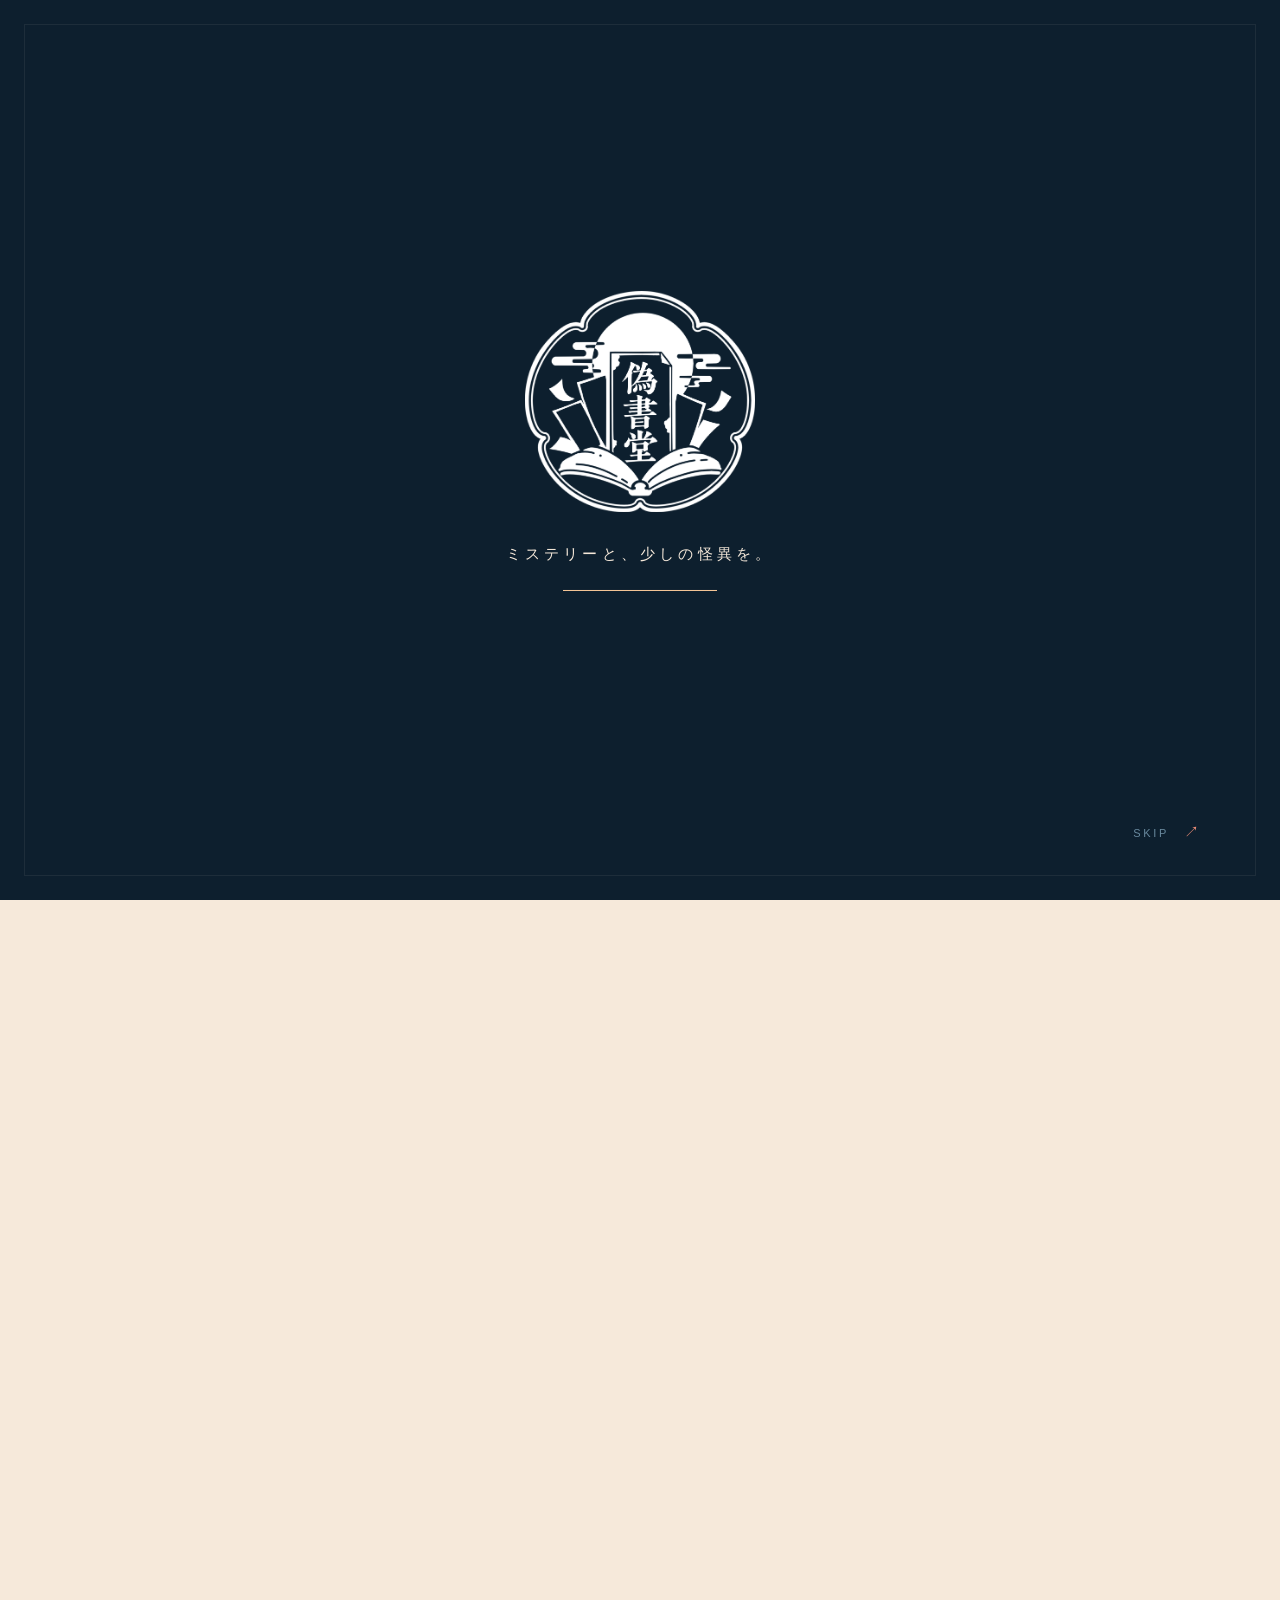
==== commit 5b3ad7dd: "z" ====
--- a/breakfast.html
+++ b/breakfast.html
@@ -17,21 +17,15 @@
   <link rel="stylesheet" href="breakfast.css">
   <script defer src="site.config.js"></script>
   <script defer src="breakfast.js"></script>
+  <script>
+    if (!new URLSearchParams(location.search).has('standalone')) {
+      location.replace('index.html?view=breakfast' + location.hash);
+    }
+  </script>
 </head>
 <body class="breakfast-page">
-  <header class="header breakfast-global-header" id="pageTop">
-    <a class="brand" href="index.html#home" aria-label="偽書堂 トップページへ戻る">
-      <img class="brand-mark" src="assets/gishodo-logo.png" alt="" width="60" height="60">
-      <span class="brand-text"><strong>偽書堂</strong><small>GISHODO / GAME CIRCLE</small></span>
-    </a>
-    <nav class="desktop-nav" aria-label="サークルナビゲーション">
-      <a href="index.html#home">HOME</a><a class="active" href="index.html#games">GAME</a><a href="tool.html">TOOL</a><a href="index.html#about">ABOUT</a><a href="profile.html">PROFILE</a><a href="index.html#news">NEWS</a><a href="index.html#contact">CONTACT</a>
-    </nav>
-    <button class="menu-toggle" type="button" id="menuToggle" aria-label="メニューを開く" aria-expanded="false" aria-controls="mobileNav"><span></span><span></span><span></span></button>
-  </header>
-  <nav class="mobile-nav" id="mobileNav" aria-label="モバイルメニュー" hidden>
-    <a href="index.html#home">HOME</a><a href="index.html#games">GAME</a><a href="tool.html">TOOL</a><a href="index.html#about">ABOUT</a><a href="profile.html">PROFILE</a><a href="index.html#news">NEWS</a><a href="index.html#contact">CONTACT</a>
-  </nav>
+  <!-- トップバーは index.html で一元管理します。 -->
+
   <main>
     <section class="bf-hero" aria-label="最■の朝食を、君に。タイトル">
       <img class="bf-hero-banner" src="assets/breakfast-hero-banner.webp" width="2048" height="768" alt="朝日が差し込む食卓で、笑顔の彼とフレンチトースト。最■の朝食を、君に。" fetchpriority="high" decoding="async">
--- a/styles.css
+++ b/styles.css
@@ -171,3 +171,12 @@
 .about-byline .creator-profile-link span{margin-left:0}
 .about-byline .creator-profile-link .creator-profile-arrow{font:16px Georgia,serif;color:var(--coral)}
 .creator-profile-link:hover{border-color:var(--coral)}
+
+
+/* WOX counter: position next to the existing navigation; original nav styles remain unchanged. */
+.wox-access-counter{display:flex;align-items:center;justify-content:center;flex:0 0 auto;min-width:0;line-height:1;white-space:nowrap}
+.wox-access-counter img{display:inline-block;width:auto;height:auto;max-width:105px;max-height:42px;vertical-align:middle}
+.wox-access-counter a{display:inline-flex;align-items:center;justify-content:center}
+@media(min-width:801px) and (max-width:900px){.header:has(>.wox-access-counter){gap:10px;padding-inline:2.5%}.header:has(>.wox-access-counter) .desktop-nav{gap:12px}}
+@media(max-width:800px){.header>.wox-access-counter{margin-left:auto}.header>.menu-toggle{flex:0 0 44px}}
+@media(max-width:520px){.wox-access-counter img{max-width:84px;max-height:32px}.header:has(>.wox-access-counter){gap:8px}}
